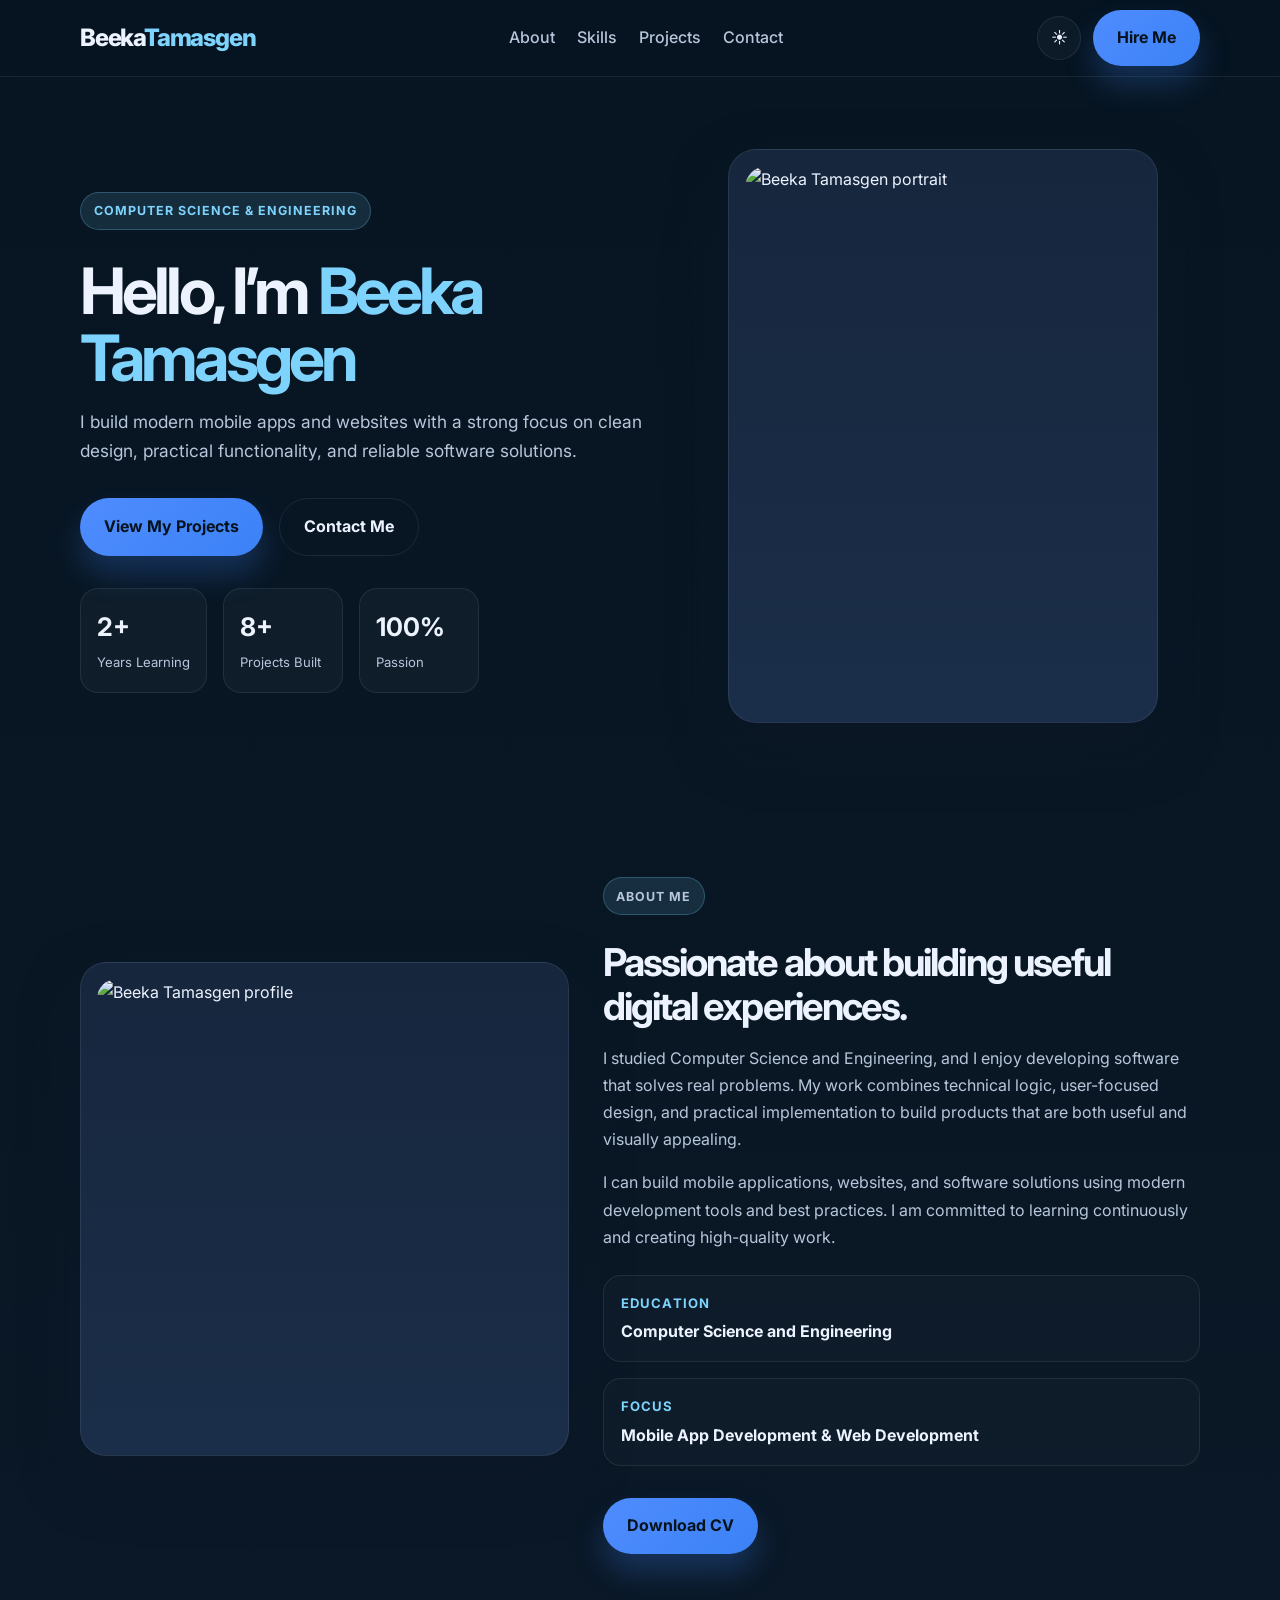
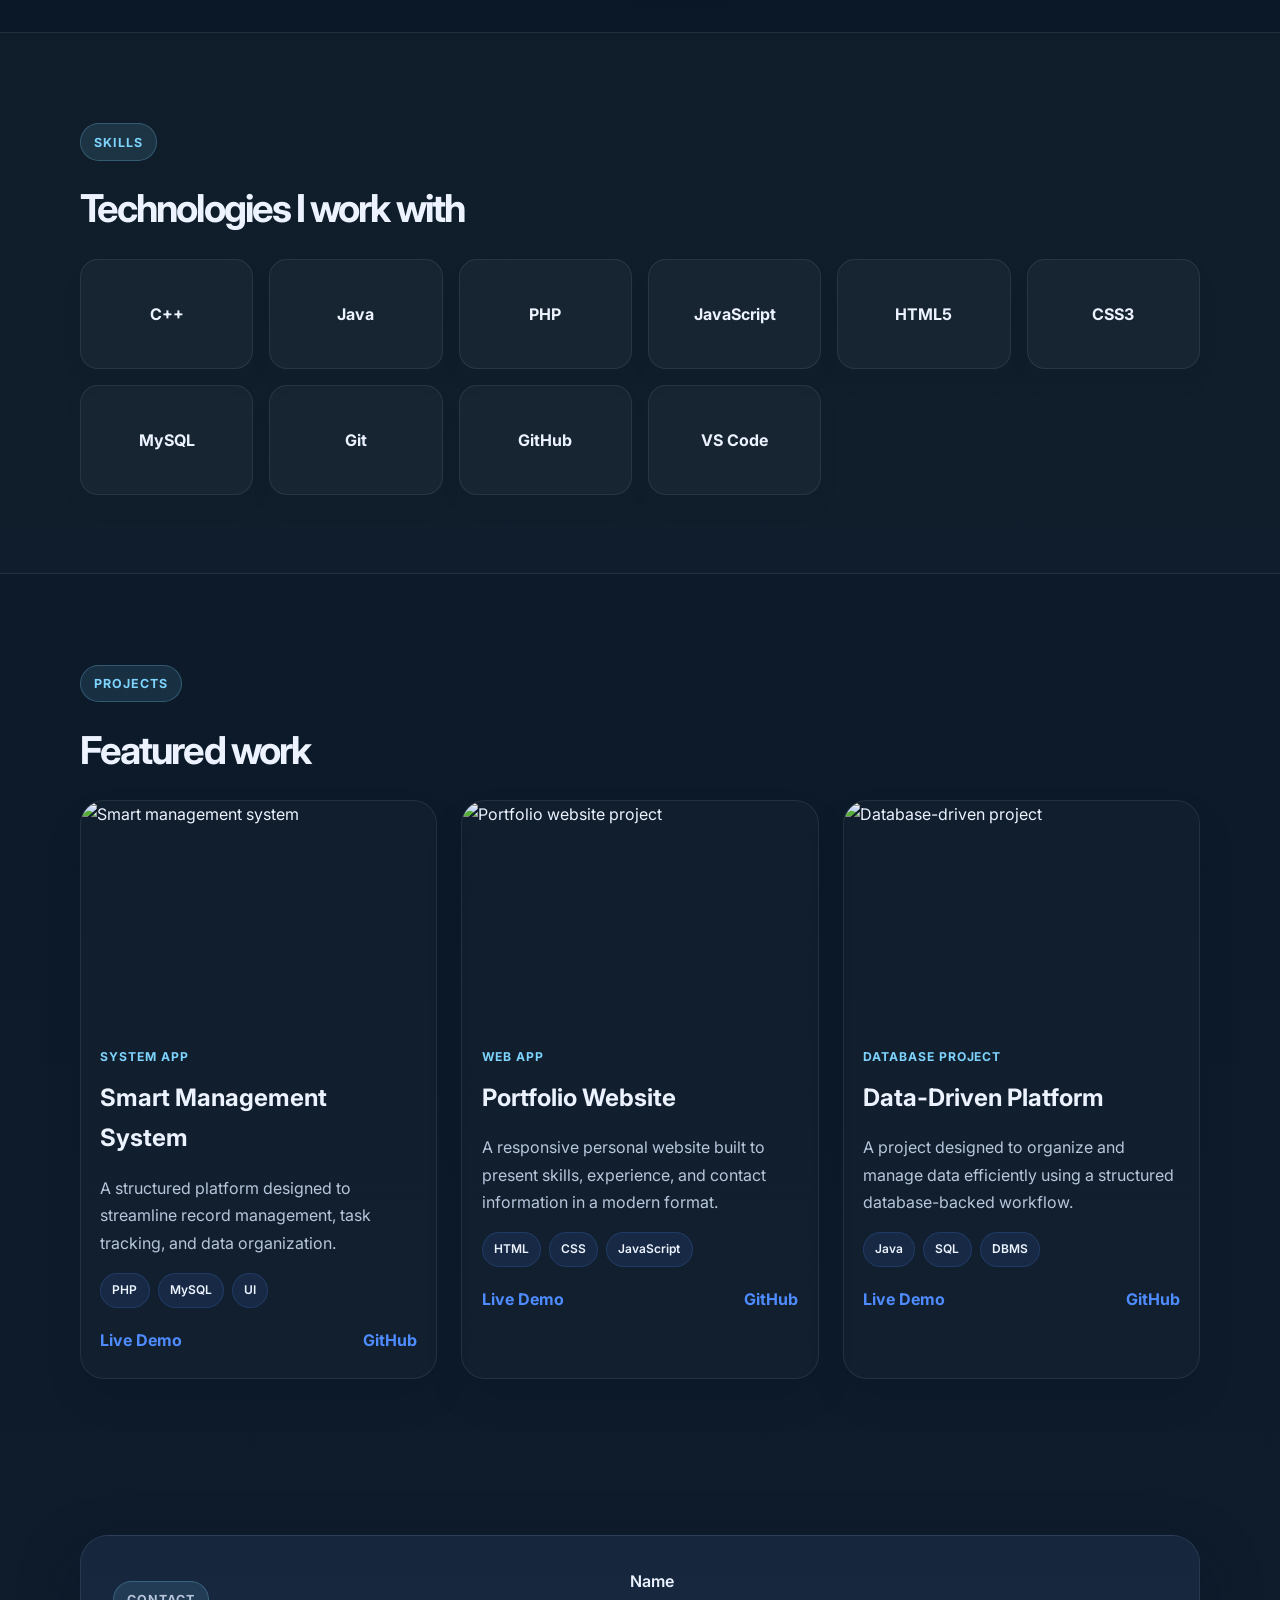
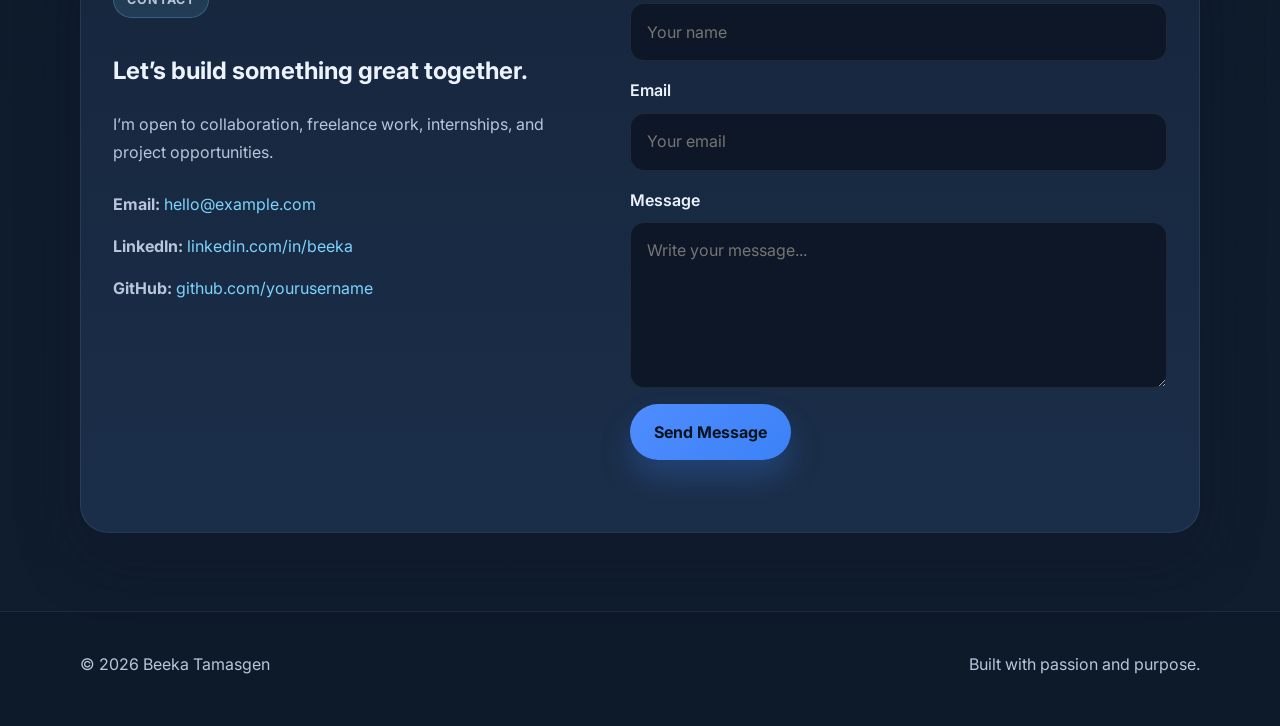
==== frotend.html @ 4921c66f "Portfolio initial commit" ====
<!DOCTYPE html>
<html lang="en">
<head>
  <meta charset="UTF-8" />
  <meta name="viewport" content="width=device-width, initial-scale=1.0" />
  <title>Beeka Tamasgen | Software Developer</title>
  <meta name="description" content="Portfolio website for Beeka Tamasgen, a software developer and web designer." />
  <link rel="preconnect" href="https://fonts.googleapis.com" />
  <link rel="preconnect" href="https://fonts.gstatic.com" crossorigin />
  <link href="https://fonts.googleapis.com/css2?family=Inter:wght@400;500;600;700;800&display=swap" rel="stylesheet" />
  <link rel="stylesheet" href="style.css" />
</head>
<body data-theme="dark">
  <header class="topbar">
    <div class="container nav-wrap">
      <a href="#home" class="logo">Beeka<span>Tamasgen</span></a>
      <nav class="main-nav" aria-label="Main navigation">
        <a href="#about">About</a>
        <a href="#skills">Skills</a>
        <a href="#projects">Projects</a>
        <a href="#contact">Contact</a>
      </nav>
      <div class="nav-actions">
        <button id="themeToggle" class="theme-toggle" type="button" aria-label="Toggle theme">☀️</button>
        <a class="btn btn-primary" href="#contact">Hire Me</a>
      </div>
    </div>
  </header>

  <main id="home">
    <section class="hero">
      <div class="container hero-grid">
        <div class="hero-copy">
          <p class="eyebrow">Computer Science & Engineering</p>
          <h1>Hello, I’m <span>Beeka Tamasgen</span></h1>
          <p class="lead">
            I build modern mobile apps and websites with a strong focus on clean design, practical functionality,
            and reliable software solutions.
          </p>
          <div class="hero-actions">
            <a class="btn btn-primary" href="#projects">View My Projects</a>
            <a class="btn btn-secondary" href="#contact">Contact Me</a>
          </div>
          <div class="stats-grid">
            <div class="stat-box">
              <strong>2+</strong>
              <span>Years Learning</span>
            </div>
            <div class="stat-box">
              <strong>8+</strong>
              <span>Projects Built</span>
            </div>
            <div class="stat-box">
              <strong>100%</strong>
              <span>Passion</span>
            </div>
          </div>
        </div>

        <div class="hero-visual">
          <div class="portrait-card">
            <img src="file:///C:/Users/beka/Pictures/beka.jpg" alt="Beeka Tamasgen portrait" />
          </div>
        </div>
      </div>
    </section>

    <section id="about" class="about-section">
      <div class="container about-grid">
        <div class="about-photo-wrap">
          <img class="about-photo" src="file:///C:/Users/beka/Pictures/beka.jpg" alt="Beeka Tamasgen profile" />
        </div>

        <div class="about-copy">
          <p class="section-tag">About Me</p>
          <h2>Passionate about building useful digital experiences.</h2>
          <p>
            I studied Computer Science and Engineering, and I enjoy developing software that solves real problems.
            My work combines technical logic, user-focused design, and practical implementation to build products
            that are both useful and visually appealing.
          </p>
          <p>
            I can build mobile applications, websites, and software solutions using modern development tools and best
            practices. I am committed to learning continuously and creating high-quality work.
          </p>

          <div class="about-details">
            <div>
              <span>Education</span>
              <strong>Computer Science and Engineering</strong>
            </div>
            <div>
              <span>Focus</span>
              <strong>Mobile App Development & Web Development</strong>
            </div>
          </div>

          <a class="btn btn-primary" href="resume.pdf" download="Beeka-Tamasgen-CV.pdf">Download CV</a>
        </div>
      </div>
    </section>

    <section id="skills" class="skills-section">
      <div class="container">
        <div class="section-head">
          <p class="section-tag">Skills</p>
          <h2>Technologies I work with</h2>
        </div>

        <div class="skills-grid">
          <div class="skill-item"><span>C++</span></div>
          <div class="skill-item"><span>Java</span></div>
          <div class="skill-item"><span>PHP</span></div>
          <div class="skill-item"><span>JavaScript</span></div>
          <div class="skill-item"><span>HTML5</span></div>
          <div class="skill-item"><span>CSS3</span></div>
          <div class="skill-item"><span>MySQL</span></div>
          <div class="skill-item"><span>Git</span></div>
          <div class="skill-item"><span>GitHub</span></div>
          <div class="skill-item"><span>VS Code</span></div>
        </div>
      </div>
    </section>

    <section id="projects" class="projects-section">
      <div class="container">
        <div class="section-head">
          <p class="section-tag">Projects</p>
          <h2>Featured work</h2>
        </div>

        <div class="project-grid">
          <article class="project-card">
            <img src="https://images.unsplash.com/photo-1555066931-4365d14bab8c?auto=format&fit=crop&w=900&q=80" alt="Smart management system" />
            <div class="project-body">
              <span class="project-tag">System App</span>
              <h3>Smart Management System</h3>
              <p>
                A structured platform designed to streamline record management, task tracking, and data organization.
              </p>
              <div class="tech-stack">
                <span>PHP</span>
                <span>MySQL</span>
                <span>UI</span>
              </div>
              <div class="project-links">
                <a href="https://github.com/yourusername" target="_blank" rel="noreferrer">Live Demo</a>
                <a href="https://github.com/yourusername" target="_blank" rel="noreferrer">GitHub</a>
              </div>
            </div>
          </article>

          <article class="project-card">
            <img src="https://images.unsplash.com/photo-1522542550221-31fd19575a2d?auto=format&fit=crop&w=900&q=80" alt="Portfolio website project" />
            <div class="project-body">
              <span class="project-tag">Web App</span>
              <h3>Portfolio Website</h3>
              <p>
                A responsive personal website built to present skills, experience, and contact information in a modern format.
              </p>
              <div class="tech-stack">
                <span>HTML</span>
                <span>CSS</span>
                <span>JavaScript</span>
              </div>
              <div class="project-links">
                <a href="#home" target="_self">Live Demo</a>
                <a href="https://github.com/yourusername" target="_blank" rel="noreferrer">GitHub</a>
              </div>
            </div>
          </article>

          <article class="project-card">
            <img src="https://images.unsplash.com/photo-1516321318423-f06f85e504b3?auto=format&fit=crop&w=900&q=80" alt="Database-driven project" />
            <div class="project-body">
              <span class="project-tag">Database Project</span>
              <h3>Data-Driven Platform</h3>
              <p>
                A project designed to organize and manage data efficiently using a structured database-backed workflow.
              </p>
              <div class="tech-stack">
                <span>Java</span>
                <span>SQL</span>
                <span>DBMS</span>
              </div>
              <div class="project-links">
                <a href="https://github.com/yourusername" target="_blank" rel="noreferrer">Live Demo</a>
                <a href="https://github.com/yourusername" target="_blank" rel="noreferrer">GitHub</a>
              </div>
            </div>
          </article>
        </div>
      </div>
    </section>

    <section id="contact" class="contact-section">
      <div class="container contact-wrap">
        <div class="contact-copy">
          <p class="section-tag">Contact</p>
          <h2>Let’s build something great together.</h2>
          <p>
            I’m open to collaboration, freelance work, internships, and project opportunities.
          </p>
          <ul class="contact-list">
            <li><strong>Email:</strong> <a href="mailto:hello@example.com">hello@example.com</a></li>
            <li><strong>LinkedIn:</strong> <a href="https://linkedin.com" target="_blank" rel="noreferrer">linkedin.com/in/beeka</a></li>
            <li><strong>GitHub:</strong> <a href="https://github.com/yourusername" target="_blank" rel="noreferrer">github.com/yourusername</a></li>
          </ul>
        </div>

        <form class="contact-form" id="contactForm">
          <div class="field-row">
            <label>
              <span>Name</span>
              <input type="text" name="name" placeholder="Your name" required />
            </label>
          </div>

          <div class="field-row">
            <label>
              <span>Email</span>
              <input type="email" name="email" placeholder="Your email" required />
            </label>
          </div>

          <div class="field-row">
            <label>
              <span>Message</span>
              <textarea name="message" rows="5" placeholder="Write your message..." required></textarea>
            </label>
          </div>

          <button type="submit" class="btn btn-primary form-btn">Send Message</button>
          <p id="formStatus" class="form-status" aria-live="polite"></p>
        </form>
      </div>
    </section>
  </main>

  <footer class="site-footer">
    <div class="container footer-inner">
      <p>© <span id="year"></span> Beeka Tamasgen</p>
      <p>Built with passion and purpose.</p>
    </div>
  </footer>

  <script src="javascrpt .js"></script>
</body>
</html>
---- style.css ----
:root {
  --bg: #071522;
  --bg-soft: #0f1d2e;
  --bg-card: #101f33;
  --panel: #16263d;
  --panel-alt: #1b2e49;
  --primary: #4f8cff;
  --primary-strong: #3b82f6;
  --accent: #7dd3fc;
  --text: #ecf3ff;
  --muted: #b7c6db;
  --line: rgba(255, 255, 255, 0.08);
  --shadow: rgba(16, 24, 40, 0.35);
  --input: #0d1727;
  --button-text: #06131d;
}

body[data-theme="light"] {
  --bg: #edf4ff;
  --bg-soft: #f7faff;
  --bg-card: #ffffff;
  --panel: #eaf2ff;
  --panel-alt: #ddeafc;
  --primary: #2563eb;
  --primary-strong: #1d4ed8;
  --accent: #7dd3fc;
  --text: #132238;
  --muted: #4d5d75;
  --line: rgba(19, 34, 56, 0.08);
  --shadow: rgba(37, 99, 235, 0.1);
  --input: #ffffff;
  --button-text: #ffffff;
}

* {
  box-sizing: border-box;
}

html {
  scroll-behavior: smooth;
}

body {
  margin: 0;
  font-family: 'Inter', sans-serif;
  background: linear-gradient(180deg, var(--bg) 0%, var(--bg-soft) 100%);
  color: var(--text);
  line-height: 1.7;
}

a {
  color: inherit;
  text-decoration: none;
}

img {
  max-width: 100%;
  display: block;
}

button,
input,
textarea {
  font: inherit;
}

.container {
  width: min(1120px, calc(100% - 32px));
  margin: 0 auto;
}

.topbar {
  position: sticky;
  top: 0;
  z-index: 50;
  background: rgba(7, 21, 34, 0.75);
  backdrop-filter: blur(14px);
  border-bottom: 1px solid var(--line);
}

body[data-theme="light"] .topbar {
  background: rgba(237, 244, 255, 0.8);
}

.nav-wrap {
  min-height: 76px;
  display: flex;
  align-items: center;
  justify-content: space-between;
  gap: 20px;
}

.logo {
  font-size: 1.5rem;
  font-weight: 800;
  letter-spacing: -0.05em;
}

.logo span {
  color: var(--accent);
}

.main-nav {
  display: flex;
  align-items: center;
  gap: 22px;
}

.main-nav a {
  color: var(--muted);
  font-weight: 500;
  transition: color 0.2s ease;
}

.main-nav a:hover,
.main-nav a:focus {
  color: var(--text);
}

.nav-actions {
  display: flex;
  align-items: center;
  gap: 12px;
}

.theme-toggle {
  width: 44px;
  height: 44px;
  border: 1px solid var(--line);
  border-radius: 50%;
  background: rgba(255, 255, 255, 0.03);
  color: var(--text);
  cursor: pointer;
}

.btn {
  display: inline-flex;
  align-items: center;
  justify-content: center;
  border: none;
  border-radius: 999px;
  padding: 0.9rem 1.5rem;
  font-weight: 700;
  transition: transform 0.2s ease, box-shadow 0.2s ease;
  cursor: pointer;
}

.btn:hover {
  transform: translateY(-1px);
}

.btn-primary {
  background: linear-gradient(135deg, var(--primary), var(--primary-strong));
  color: var(--button-text);
  box-shadow: 0 18px 30px rgba(59, 130, 246, 0.25);
}

.btn-secondary {
  background: transparent;
  color: var(--text);
  border: 1px solid var(--line);
}

.hero {
  padding: 72px 0 64px;
}

.hero-grid {
  display: grid;
  grid-template-columns: 1.05fr 0.95fr;
  gap: 36px;
  align-items: center;
}

.eyebrow,
.section-tag {
  display: inline-block;
  padding: 0.45rem 0.8rem;
  border-radius: 999px;
  background: rgba(125, 211, 252, 0.12);
  border: 1px solid rgba(125, 211, 252, 0.25);
  color: var(--accent);
  font-size: 0.78rem;
  font-weight: 700;
  letter-spacing: 0.08em;
  text-transform: uppercase;
}

.hero-copy h1 {
  margin: 1rem 0 1rem;
  font-size: clamp(2.8rem, 5vw, 5.2rem);
  line-height: 1.04;
  letter-spacing: -0.06em;
}

.hero-copy h1 span {
  color: var(--accent);
}

.lead {
  max-width: 620px;
  margin: 0 0 2rem;
  color: var(--muted);
  font-size: 1.08rem;
}

.hero-actions {
  display: flex;
  flex-wrap: wrap;
  gap: 1rem;
  margin-bottom: 2rem;
}

.stats-grid {
  display: flex;
  flex-wrap: wrap;
  gap: 1rem;
}

.stat-box {
  min-width: 120px;
  background: rgba(255, 255, 255, 0.03);
  border: 1px solid var(--line);
  border-radius: 18px;
  padding: 1rem;
}

.stat-box strong {
  display: block;
  font-size: 1.6rem;
  color: var(--text);
}

.stat-box span {
  color: var(--muted);
  font-size: 0.82rem;
}

.hero-visual {
  display: flex;
  justify-content: center;
}

.portrait-card {
  width: min(100%, 430px);
  padding: 1rem;
  border-radius: 28px;
  background: linear-gradient(180deg, var(--panel) 0%, var(--panel-alt) 100%);
  border: 1px solid var(--line);
  box-shadow: 0 24px 60px var(--shadow);
}

.portrait-card img {
  width: 100%;
  height: 540px;
  object-fit: cover;
  border-radius: 22px;
}

.about-section,
.skills-section,
.projects-section,
.contact-section {
  padding: 78px 0;
}

.about-grid {
  display: grid;
  grid-template-columns: 0.9fr 1.1fr;
  gap: 34px;
  align-items: center;
}

.about-photo-wrap {
  background: linear-gradient(180deg, var(--panel) 0%, var(--panel-alt) 100%);
  border: 1px solid var(--line);
  border-radius: 26px;
  padding: 1rem;
  box-shadow: 0 24px 60px var(--shadow);
}

.about-photo {
  width: 100%;
  height: 460px;
  object-fit: cover;
  border-radius: 20px;
}

.about-copy h2,
.section-head h2 {
  margin: 0.8rem 0 1rem;
  font-size: clamp(2.1rem, 3vw, 3rem);
  line-height: 1.15;
  letter-spacing: -0.05em;
}

.about-copy p,
.contact-copy p,
.project-body p,
.contact-list,
.field-row span {
  color: var(--muted);
}

.about-details {
  display: grid;
  gap: 1rem;
  margin: 1.5rem 0 2rem;
}

.about-details div {
  display: flex;
  flex-direction: column;
  gap: 0.25rem;
  padding: 1rem 1.1rem;
  border-radius: 18px;
  border: 1px solid var(--line);
  background: rgba(255, 255, 255, 0.02);
}

.about-details span {
  color: var(--accent);
  font-weight: 700;
  font-size: 0.82rem;
  text-transform: uppercase;
  letter-spacing: 0.08em;
}

.skills-section {
  background: rgba(255, 255, 255, 0.02);
  border-top: 1px solid var(--line);
  border-bottom: 1px solid var(--line);
}

.section-head {
  margin-bottom: 1.8rem;
}

.skills-grid {
  display: grid;
  grid-template-columns: repeat(auto-fit, minmax(150px, 1fr));
  gap: 1rem;
}

.skill-item {
  display: grid;
  place-items: center;
  min-height: 110px;
  border-radius: 18px;
  border: 1px solid var(--line);
  background: rgba(255, 255, 255, 0.03);
  font-weight: 700;
  color: var(--text);
  box-shadow: 0 14px 26px rgba(0, 0, 0, 0.04);
}

.project-grid {
  display: grid;
  grid-template-columns: repeat(auto-fit, minmax(260px, 1fr));
  gap: 1.5rem;
}

.project-card {
  overflow: hidden;
  border-radius: 24px;
  border: 1px solid var(--line);
  background: rgba(255, 255, 255, 0.02);
  box-shadow: 0 20px 40px rgba(0, 0, 0, 0.08);
}

.project-card img {
  width: 100%;
  height: 220px;
  object-fit: cover;
}

.project-body {
  padding: 1.3rem 1.2rem 1.5rem;
}

.project-tag {
  display: inline-block;
  margin-bottom: 0.6rem;
  color: var(--accent);
  font-size: 0.76rem;
  font-weight: 700;
  letter-spacing: 0.08em;
  text-transform: uppercase;
}

.project-body h3 {
  margin: 0 0 0.8rem;
  font-size: 1.5rem;
}

.tech-stack {
  display: flex;
  flex-wrap: wrap;
  gap: 0.5rem;
  margin: 1rem 0 1.2rem;
}

.tech-stack span {
  padding: 0.4rem 0.7rem;
  border-radius: 999px;
  background: rgba(79, 140, 255, 0.1);
  color: var(--text);
  border: 1px solid rgba(79, 140, 255, 0.18);
  font-size: 0.75rem;
  font-weight: 600;
}

.project-links {
  display: flex;
  justify-content: space-between;
  gap: 0.8rem;
}

.project-links a {
  color: var(--primary);
  font-weight: 700;
}

.contact-wrap {
  display: grid;
  grid-template-columns: 0.95fr 1.05fr;
  gap: 32px;
  align-items: start;
  padding: 2rem;
  border: 1px solid var(--line);
  border-radius: 28px;
  background: linear-gradient(180deg, var(--panel) 0%, var(--panel-alt) 100%);
  box-shadow: 0 24px 60px var(--shadow);
}

.contact-list {
  list-style: none;
  padding: 0;
  margin: 1.6rem 0 0;
  display: grid;
  gap: 0.9rem;
}

.contact-list a {
  color: var(--accent);
}

.contact-form {
  display: grid;
  gap: 1rem;
}

.field-row label {
  display: grid;
  gap: 0.5rem;
}

.field-row span {
  font-weight: 600;
  color: var(--text);
}

.contact-form input,
.contact-form textarea {
  width: 100%;
  padding: 0.9rem 1rem;
  border: 1px solid var(--line);
  border-radius: 14px;
  background: var(--input);
  color: var(--text);
  resize: vertical;
}

.form-btn {
  width: fit-content;
}

.form-status {
  min-height: 1.5rem;
  margin: 0;
  color: var(--accent);
  font-weight: 600;
}

.site-footer {
  border-top: 1px solid var(--line);
  background: rgba(0, 0, 0, 0.1);
}

.footer-inner {
  display: flex;
  justify-content: space-between;
  gap: 1rem;
  flex-wrap: wrap;
  padding: 1.4rem 0 2rem;
  color: var(--muted);
}

@media (max-width: 820px) {
  .nav-wrap,
  .main-nav,
  .nav-actions,
  .hero-grid,
  .about-grid,
  .contact-wrap {
    grid-template-columns: 1fr;
    flex-direction: column;
    align-items: flex-start;
  }

  .nav-wrap {
    padding: 1rem 0;
  }

  .main-nav {
    display: flex;
    flex-wrap: wrap;
    gap: 0.8rem 1rem;
  }

  .nav-actions {
    width: 100%;
    justify-content: space-between;
  }

  .hero-grid,
  .about-grid,
  .contact-wrap {
    display: grid;
  }

  .portrait-card img {
    height: 420px;
  }
}

@media (max-width: 560px) {
  .btn,
  .hero-actions .btn,
  .form-btn {
    width: 100%;
  }

  .hero-actions {
    display: grid;
    grid-template-columns: 1fr;
  }

  .stats-grid {
    display: grid;
    grid-template-columns: 1fr;
  }

  .project-links {
    flex-direction: column;
  }
}
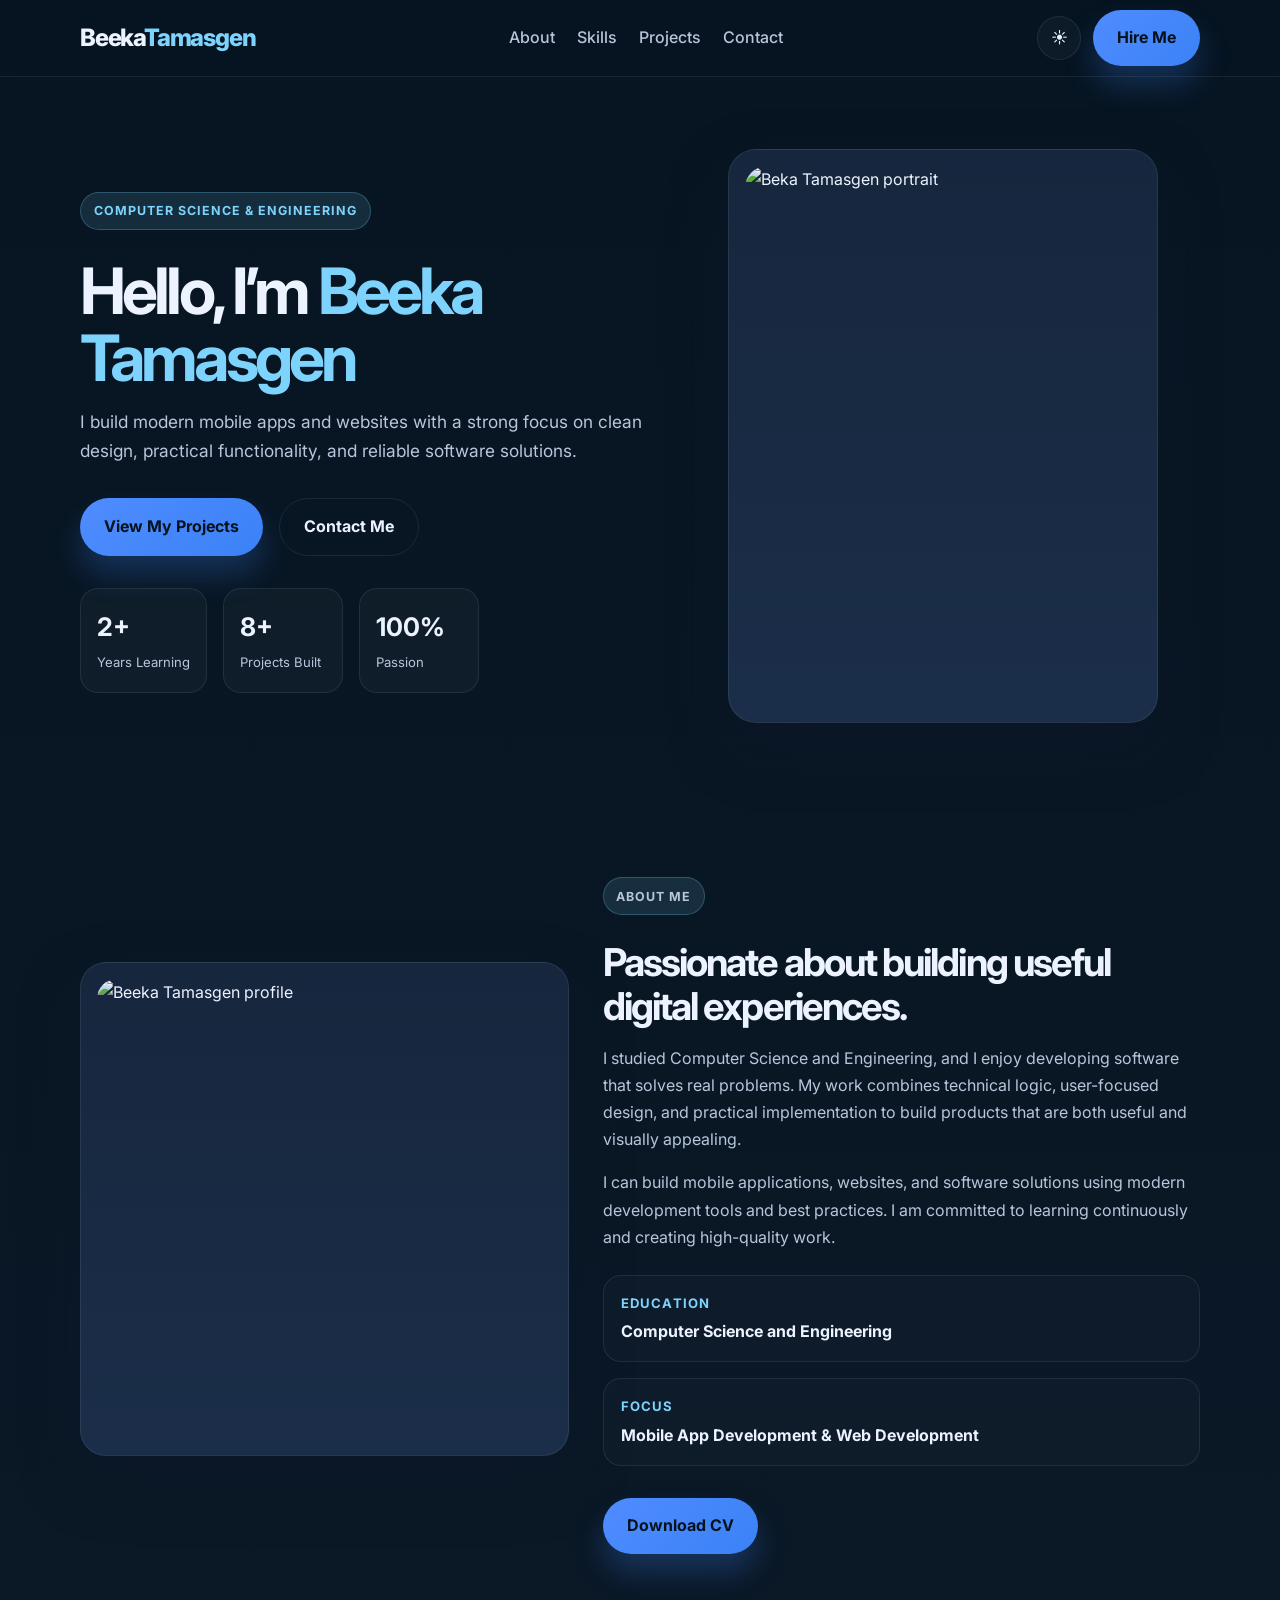
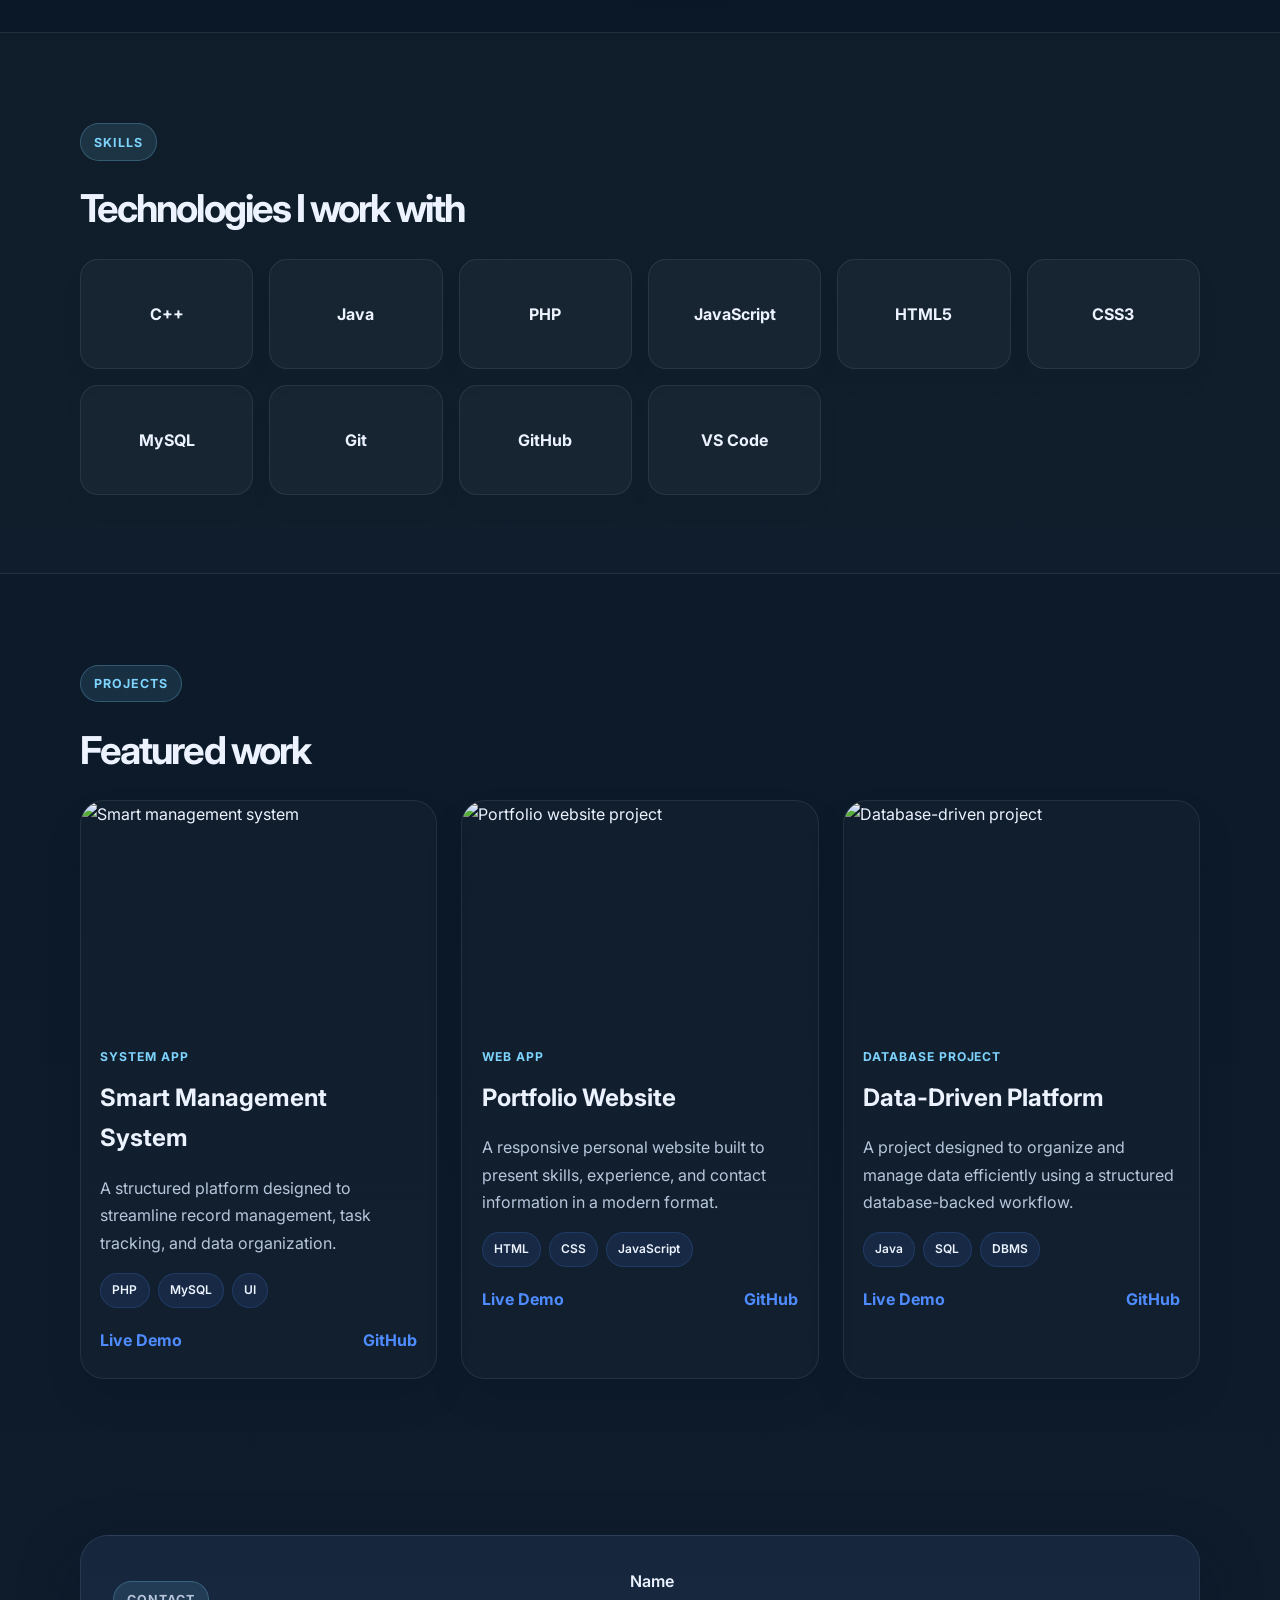
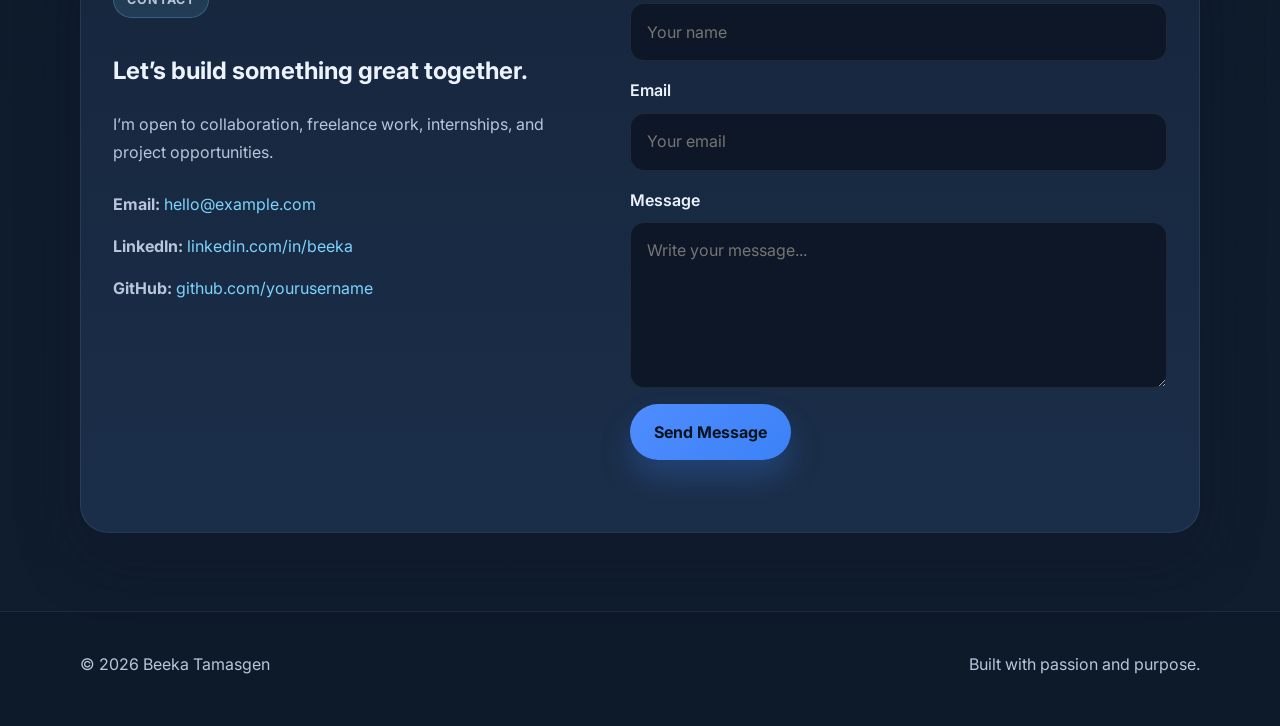
==== commit f6fc1050: "Add profile picture to portfolio folder" ====
--- a/frotend.html
+++ b/frotend.html
@@ -59,7 +59,7 @@
 
         <div class="hero-visual">
           <div class="portrait-card">
-            <img src="file:///C:/Users/beka/Pictures/beka.jpg" alt="Beeka Tamasgen portrait" />
+          <img src="beka.jpg" alt="Beka Tamasgen portrait" />
           </div>
         </div>
       </div>
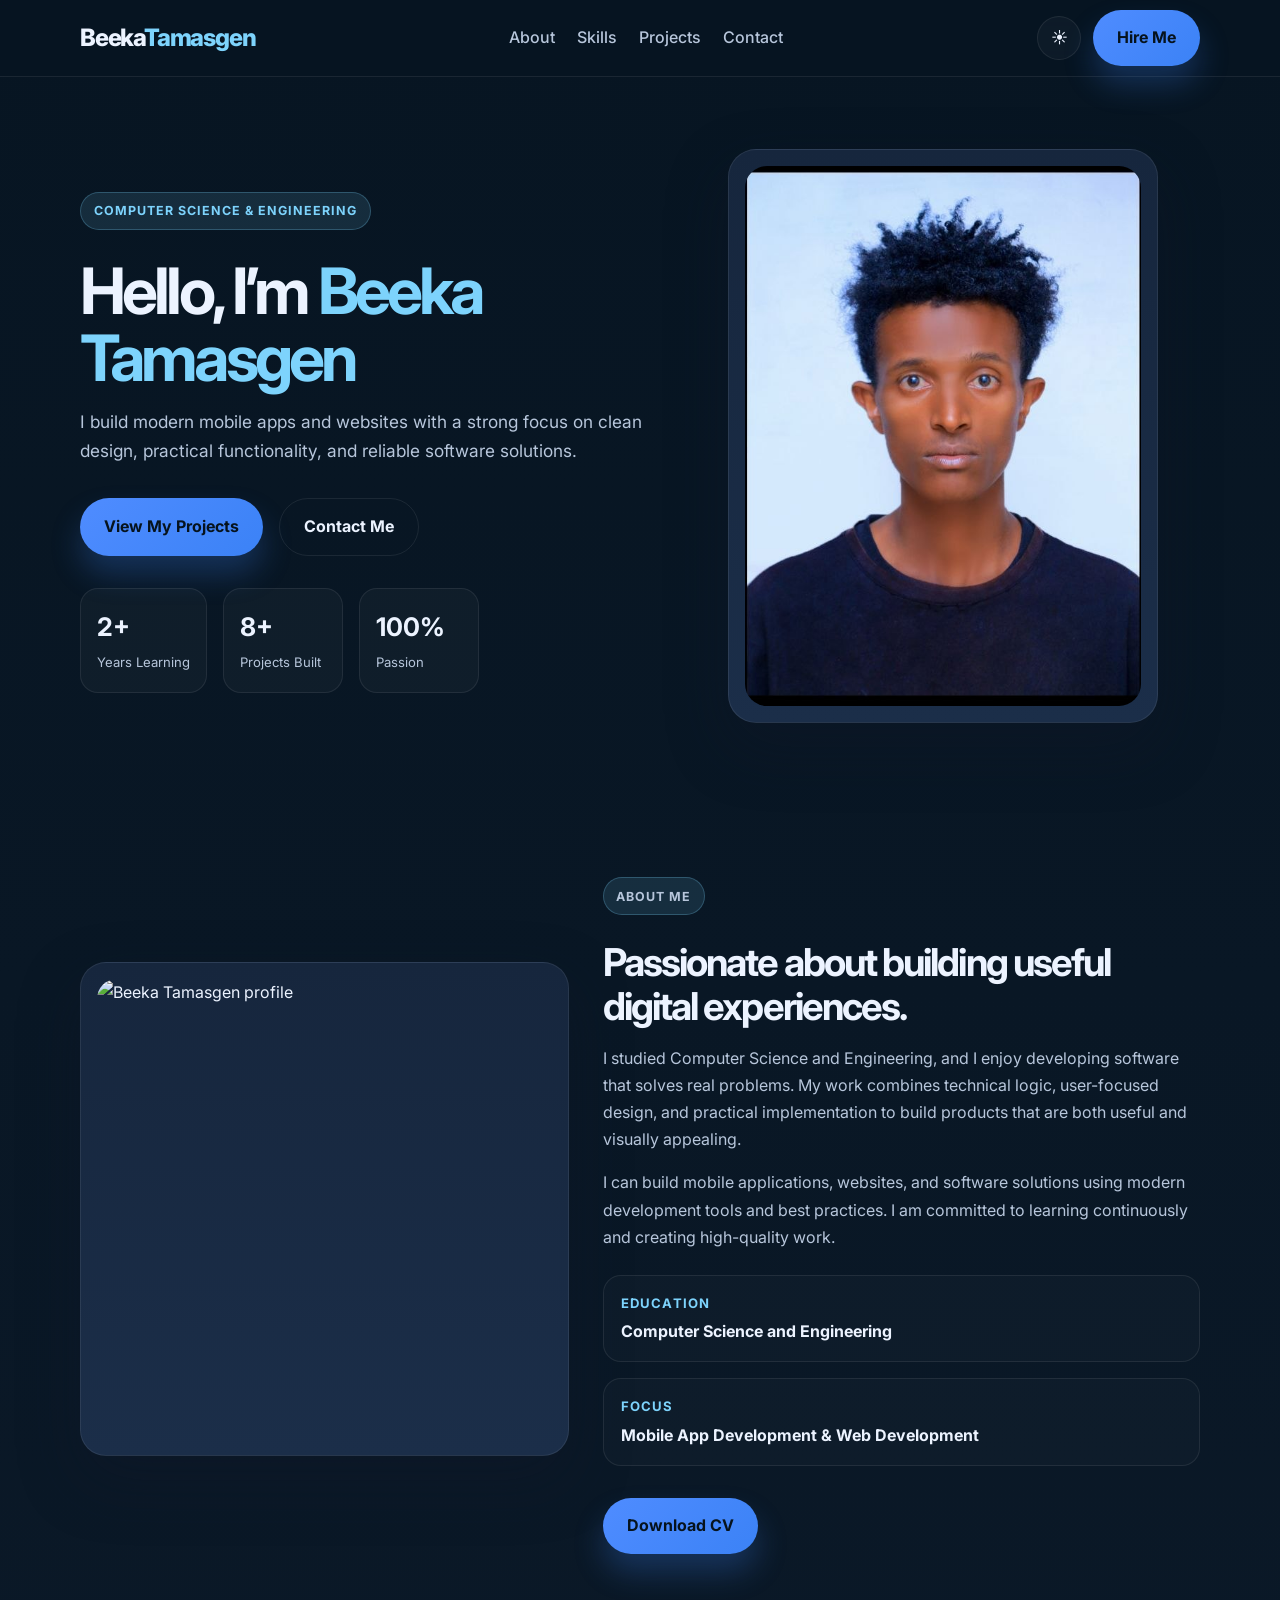
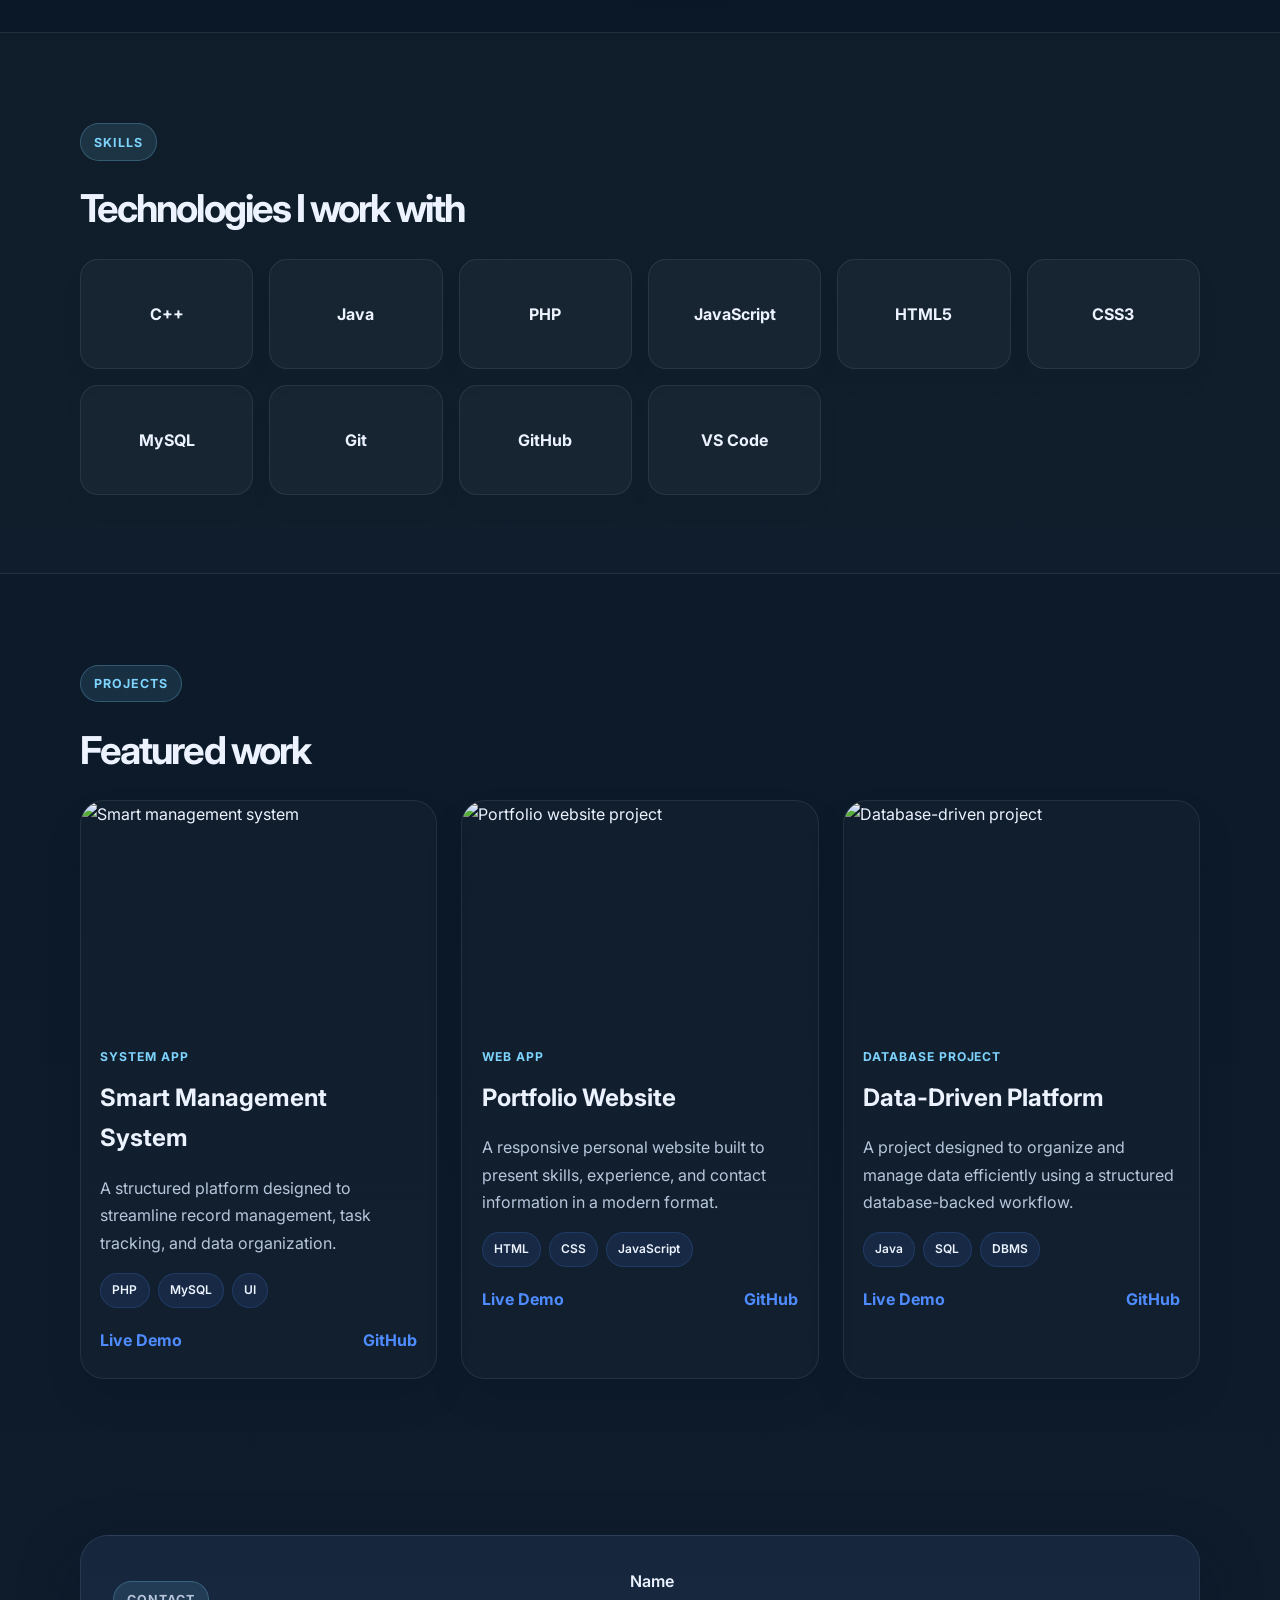
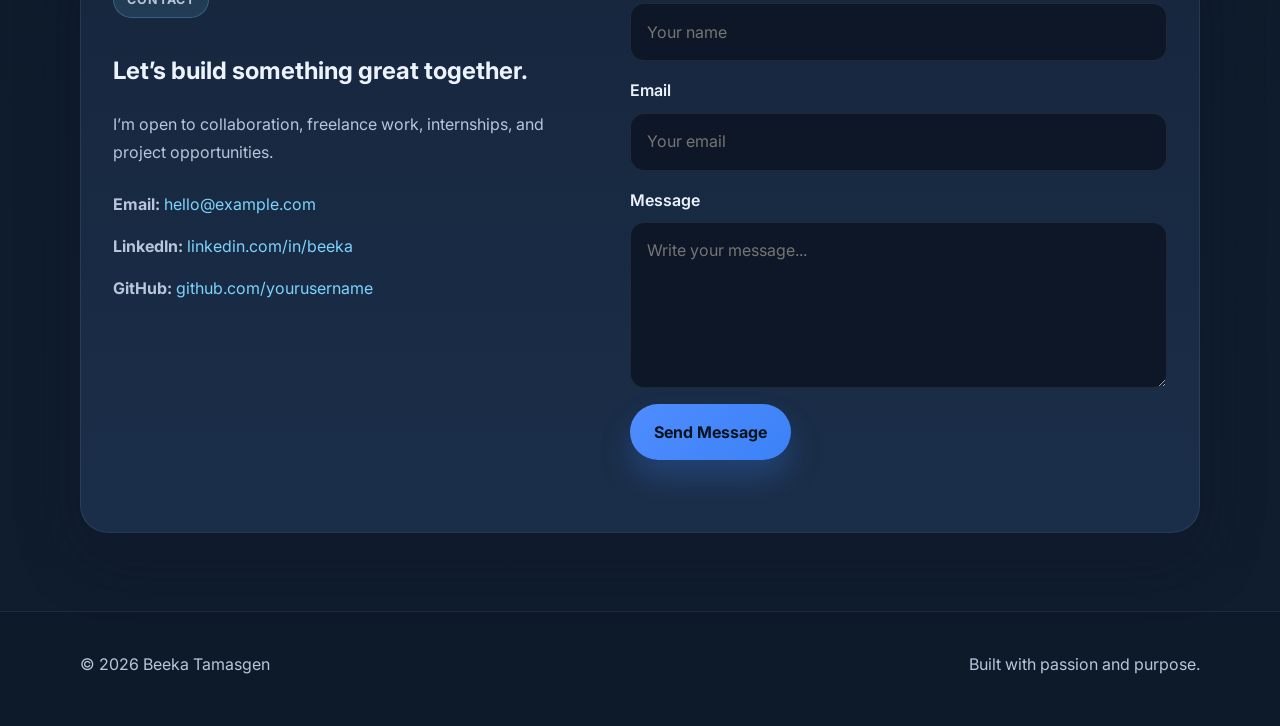
==== commit 6aa967de: "Update frontend HTML" ====
--- a/frotend.html
+++ b/frotend.html
@@ -59,7 +59,7 @@
 
         <div class="hero-visual">
           <div class="portrait-card">
-          <img src="beka.jpg" alt="Beka Tamasgen portrait" />
+         <img src="beka.jpg/beka.jpg" alt=" Tamasgen portrait" />
           </div>
         </div>
       </div>
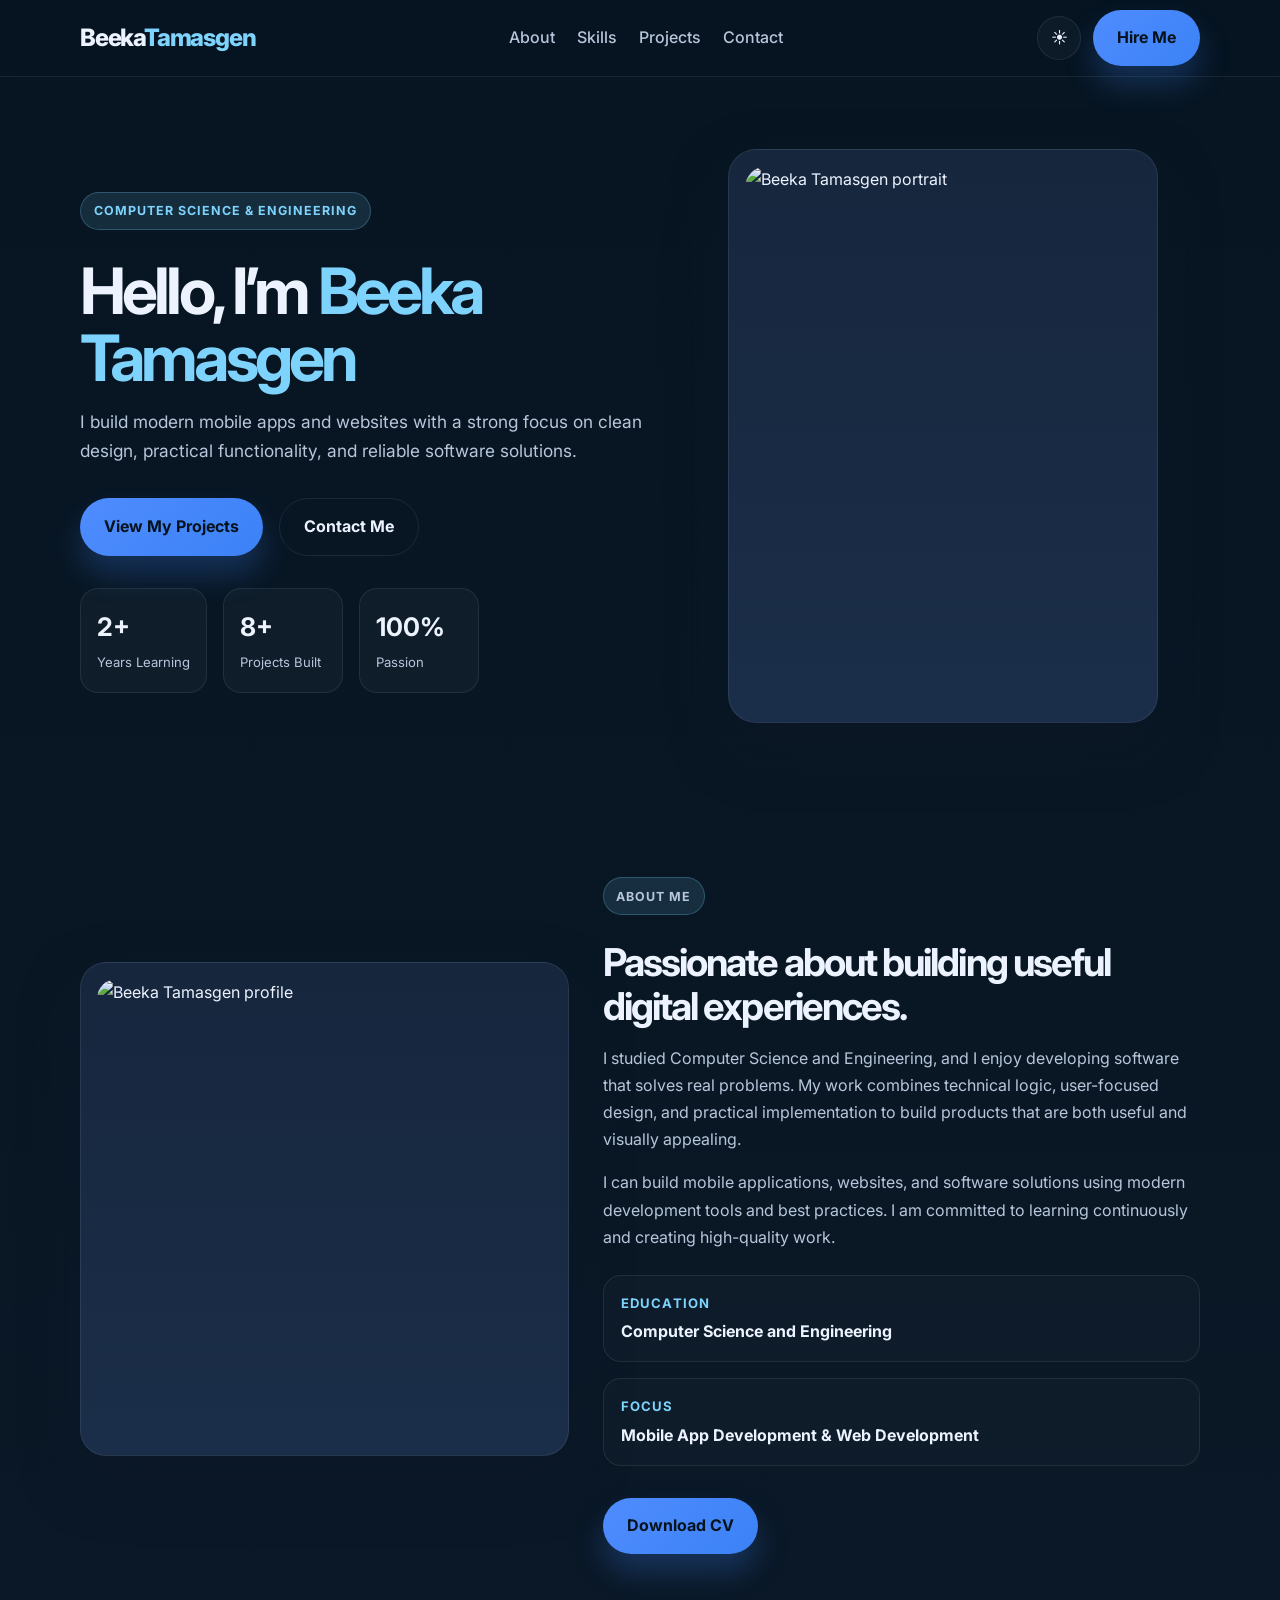
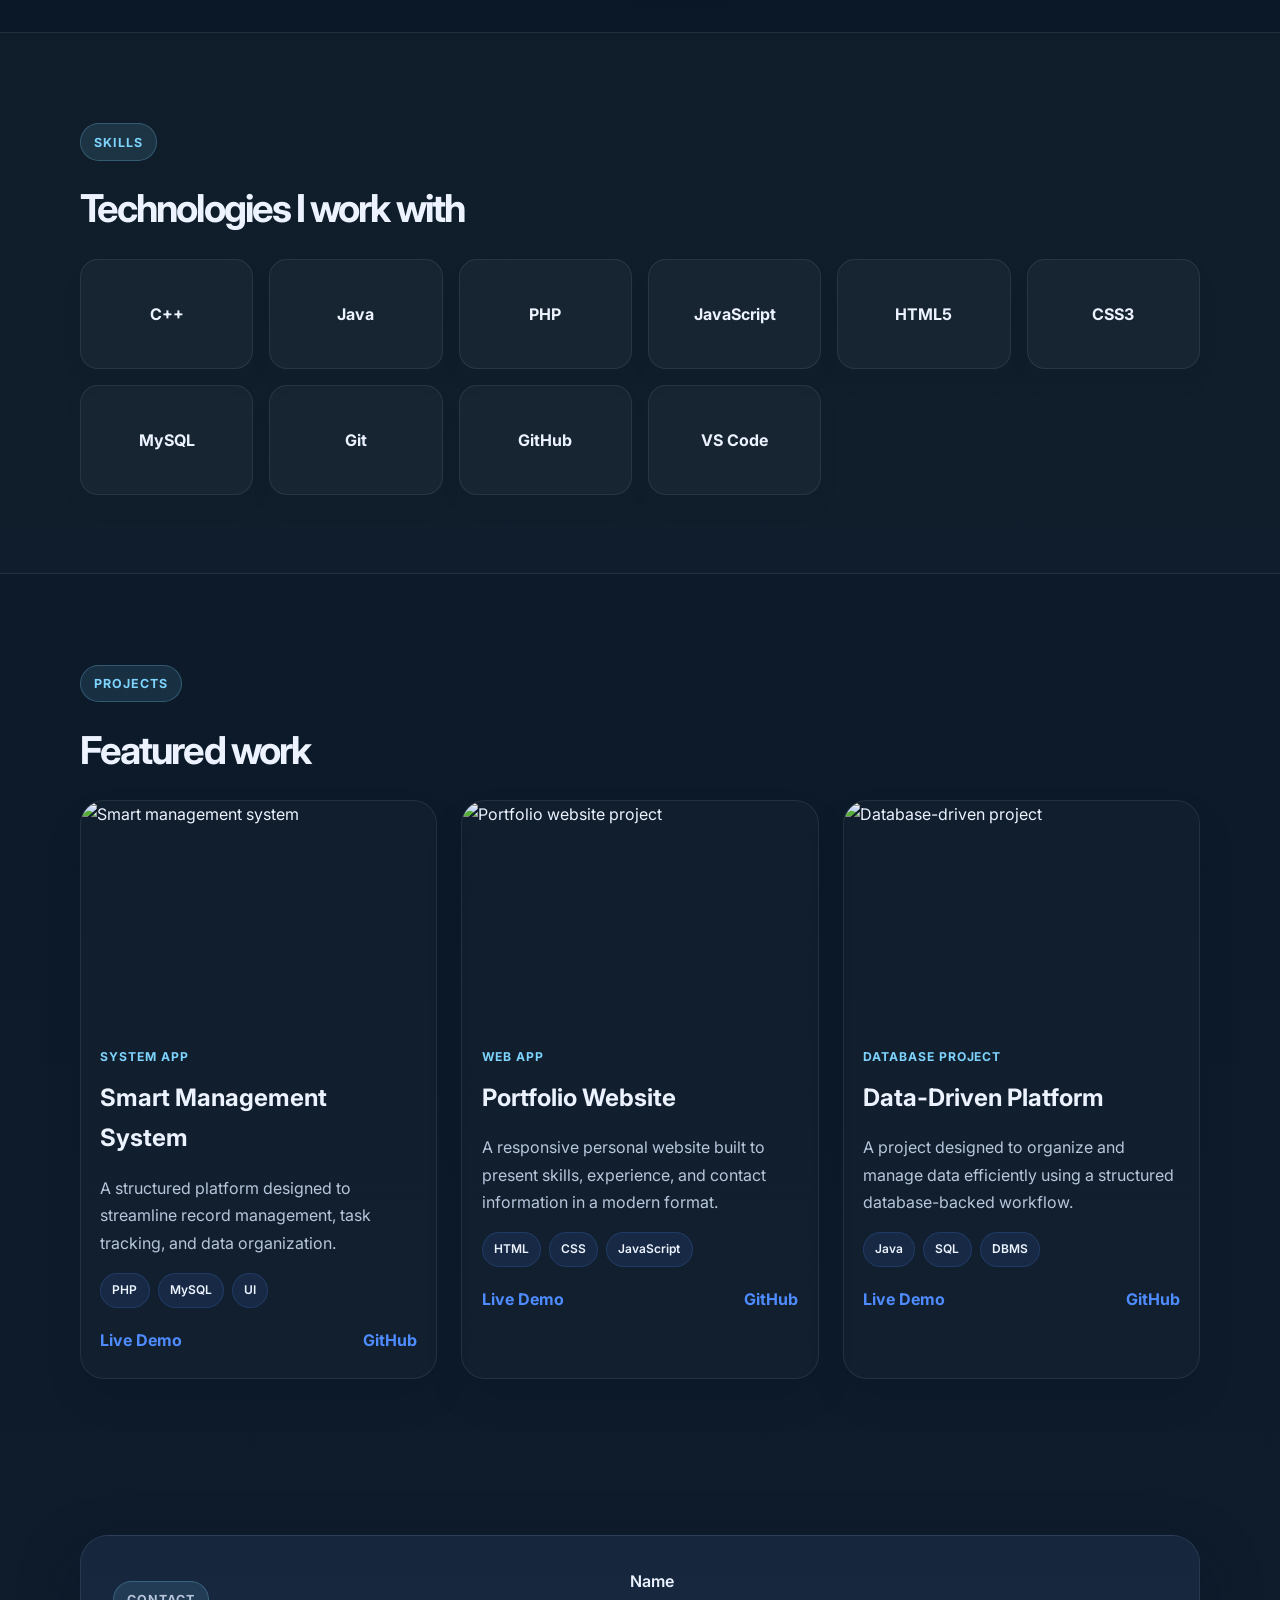
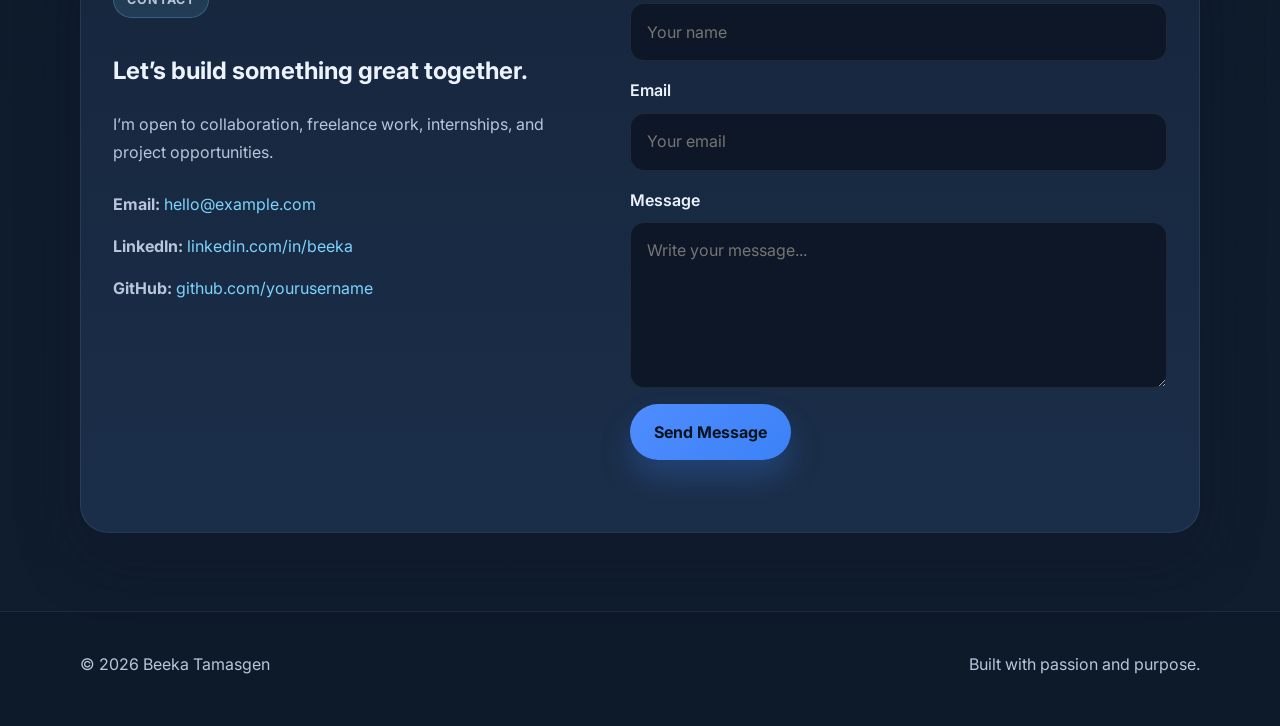
==== commit b9194baa: "Update frontend HTML" ====
--- a/frotend.html
+++ b/frotend.html
@@ -59,7 +59,7 @@
 
         <div class="hero-visual">
           <div class="portrait-card">
-         <img src="beka.jpg/beka.jpg" alt=" Tamasgen portrait" />
+           <img src="beka/beka.jpg" alt="Beeka Tamasgen portrait" />
           </div>
         </div>
       </div>
@@ -68,7 +68,7 @@
     <section id="about" class="about-section">
       <div class="container about-grid">
         <div class="about-photo-wrap">
-          <img class="about-photo" src="file:///C:/Users/beka/Pictures/beka.jpg" alt="Beeka Tamasgen profile" />
+          <img class="about-photo" src="beka/beka.jpg" alt="Beeka Tamasgen profile"   />
         </div>
 
         <div class="about-copy">
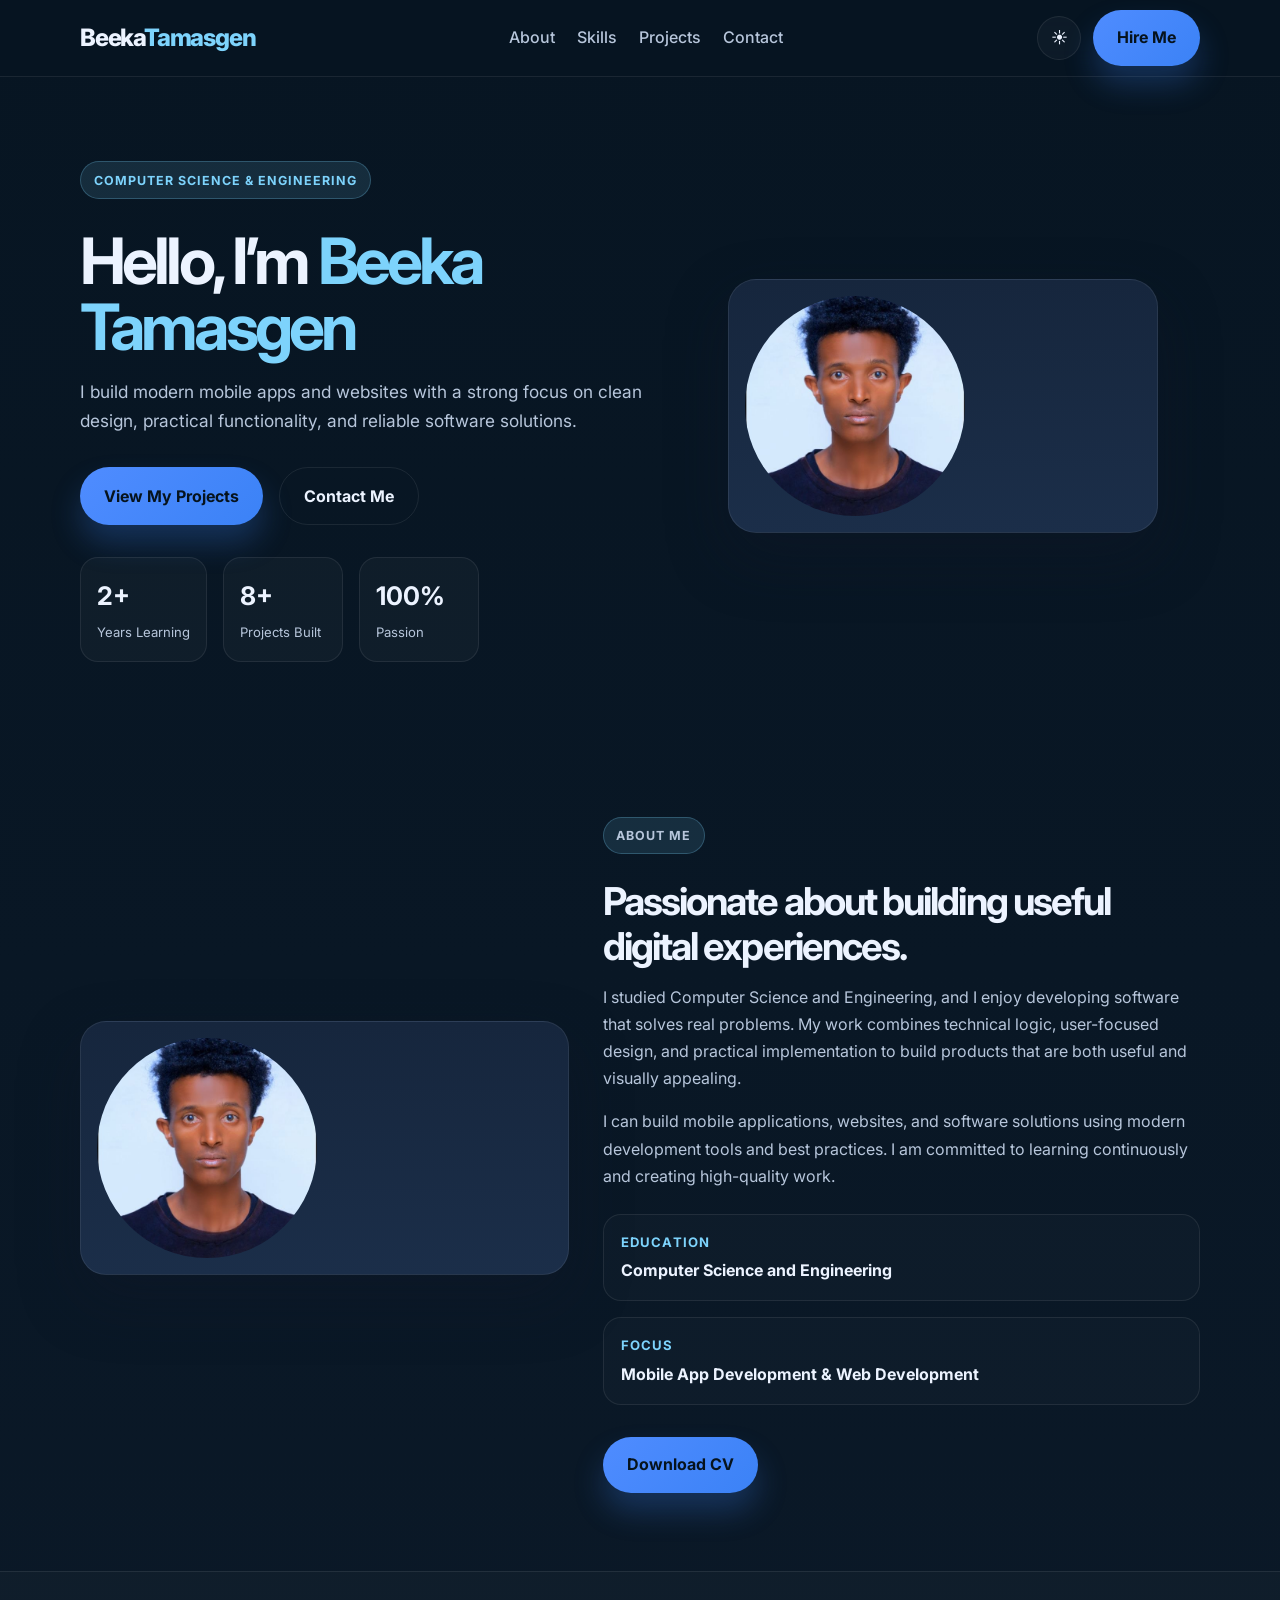
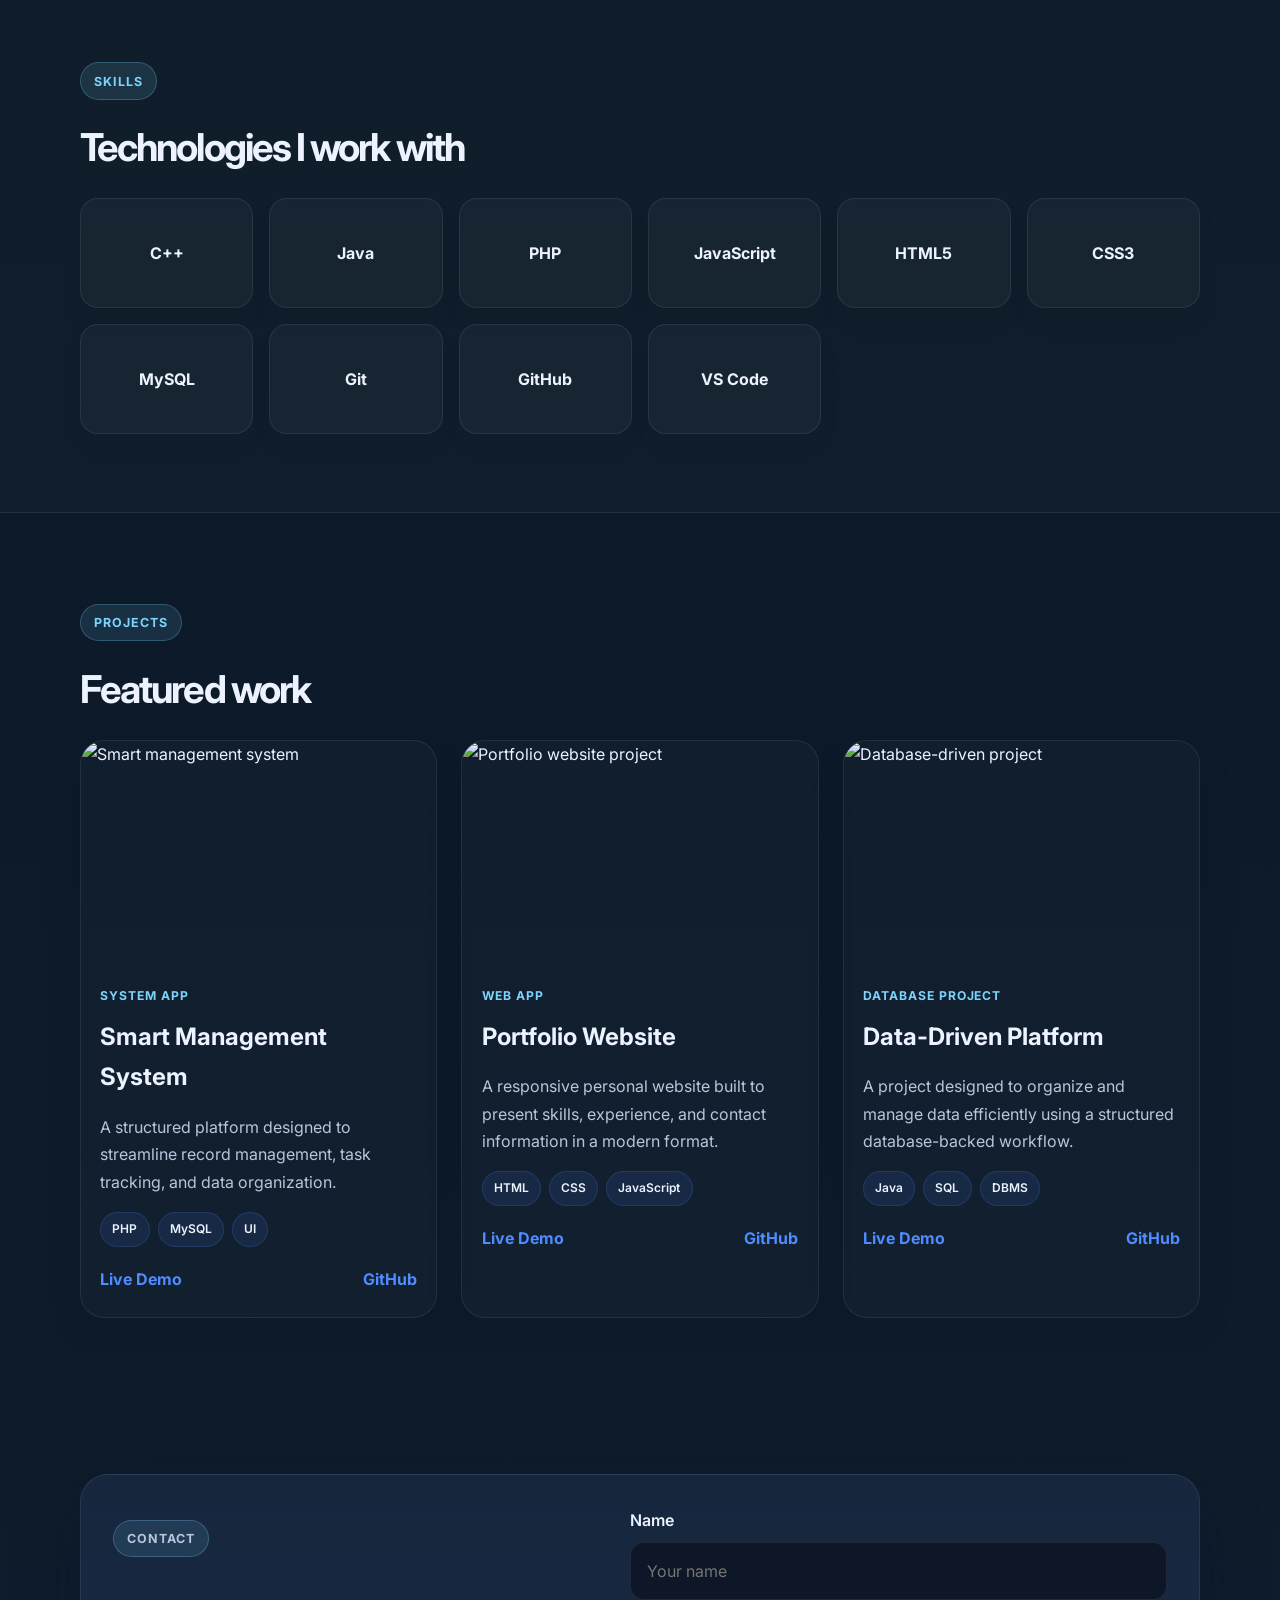
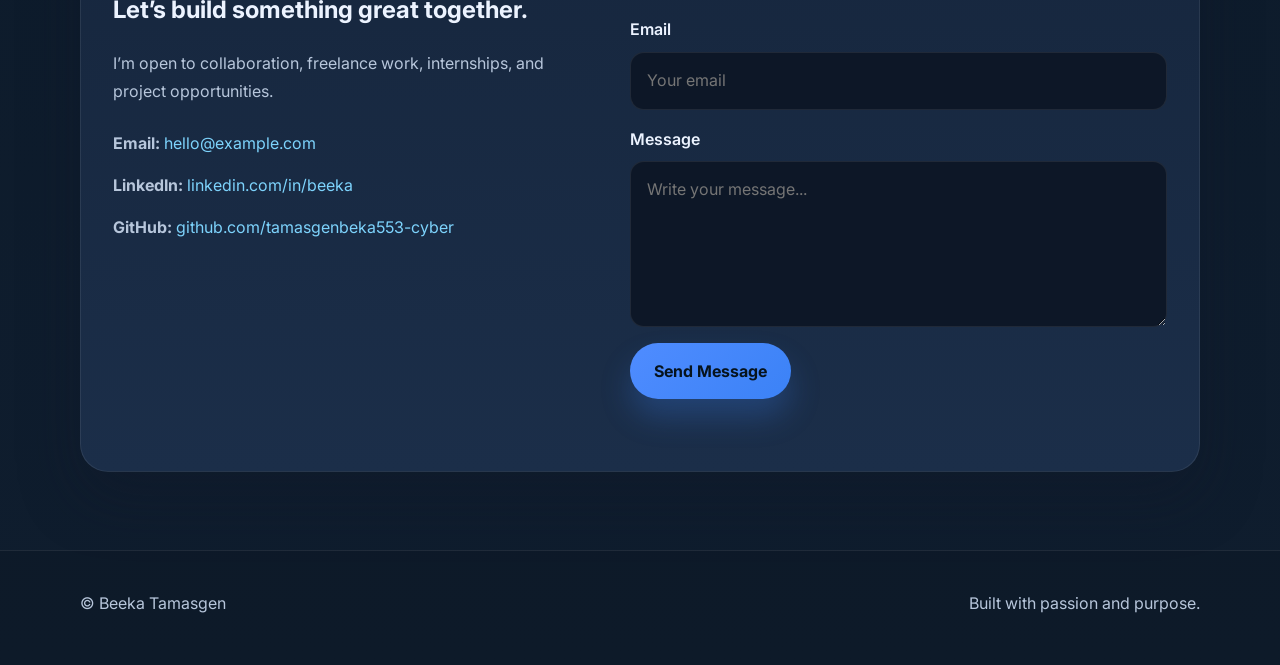
==== commit 5563d08b: "Fix image tag syntax and path in HTML" ====
--- a/frotend.html
+++ b/frotend.html
@@ -59,7 +59,8 @@
 
         <div class="hero-visual">
           <div class="portrait-card">
-           <img src="beka/beka.jpg" alt="Beeka Tamasgen portrait" />
+            <!-- Bakka beka/beka.jpg ture gara beka.jpg ti sirreeffameera -->
+            <img src="beka/beka.jpg" alt="Beeka Tamasgen portrait" style="width: 220px; height: 220px; border-radius: 50%; object-fit: cover;" />
           </div>
         </div>
       </div>
@@ -68,7 +69,8 @@
     <section id="about" class="about-section">
       <div class="container about-grid">
         <div class="about-photo-wrap">
-          <img class="about-photo" src="beka/beka.jpg" alt="Beeka Tamasgen profile"   />
+          <!-- Tagiin cufamee path-iin isaa sirreeffameera -->
+          <img class="about-photo" src="beka/beka.jpg" alt="Beeka Tamasgen profile" style="width: 220px; height: 220px; border-radius: 50%; object-fit: cover;" />
         </div>
 
         <div class="about-copy">
@@ -144,8 +146,8 @@
                 <span>UI</span>
               </div>
               <div class="project-links">
-                <a href="https://github.com/yourusername" target="_blank" rel="noreferrer">Live Demo</a>
-                <a href="https://github.com/yourusername" target="_blank" rel="noreferrer">GitHub</a>
+                <a href="https://github.com/tamasgenbeka553-cyber" target="_blank" rel="noreferrer">Live Demo</a>
+                <a href="https://github.com/tamasgenbeka553-cyber" target="_blank" rel="noreferrer">GitHub</a>
               </div>
             </div>
           </article>
@@ -165,7 +167,7 @@
               </div>
               <div class="project-links">
                 <a href="#home" target="_self">Live Demo</a>
-                <a href="https://github.com/yourusername" target="_blank" rel="noreferrer">GitHub</a>
+                <a href="https://github.com/tamasgenbeka553-cyber" target="_blank" rel="noreferrer">GitHub</a>
               </div>
             </div>
           </article>
@@ -184,8 +186,8 @@
                 <span>DBMS</span>
               </div>
               <div class="project-links">
-                <a href="https://github.com/yourusername" target="_blank" rel="noreferrer">Live Demo</a>
-                <a href="https://github.com/yourusername" target="_blank" rel="noreferrer">GitHub</a>
+                <a href="https://github.com/tamasgenbeka553-cyber" target="_blank" rel="noreferrer">Live Demo</a>
+                <a href="https://github.com/tamasgenbeka553-cyber" target="_blank" rel="noreferrer">GitHub</a>
               </div>
             </div>
           </article>
@@ -204,7 +206,7 @@
           <ul class="contact-list">
             <li><strong>Email:</strong> <a href="mailto:hello@example.com">hello@example.com</a></li>
             <li><strong>LinkedIn:</strong> <a href="https://linkedin.com" target="_blank" rel="noreferrer">linkedin.com/in/beeka</a></li>
-            <li><strong>GitHub:</strong> <a href="https://github.com/yourusername" target="_blank" rel="noreferrer">github.com/yourusername</a></li>
+            <li><strong>GitHub:</strong> <a href="https://github.com/tamasgenbeka553-cyber" target="_blank" rel="noreferrer">github.com/tamasgenbeka553-cyber</a></li>
           </ul>
         </div>
 
@@ -244,6 +246,6 @@
     </div>
   </footer>
 
-  <script src="javascrpt .js"></script>
+  <script src="script.js"></script>
 </body>
-</html>
+</html>
